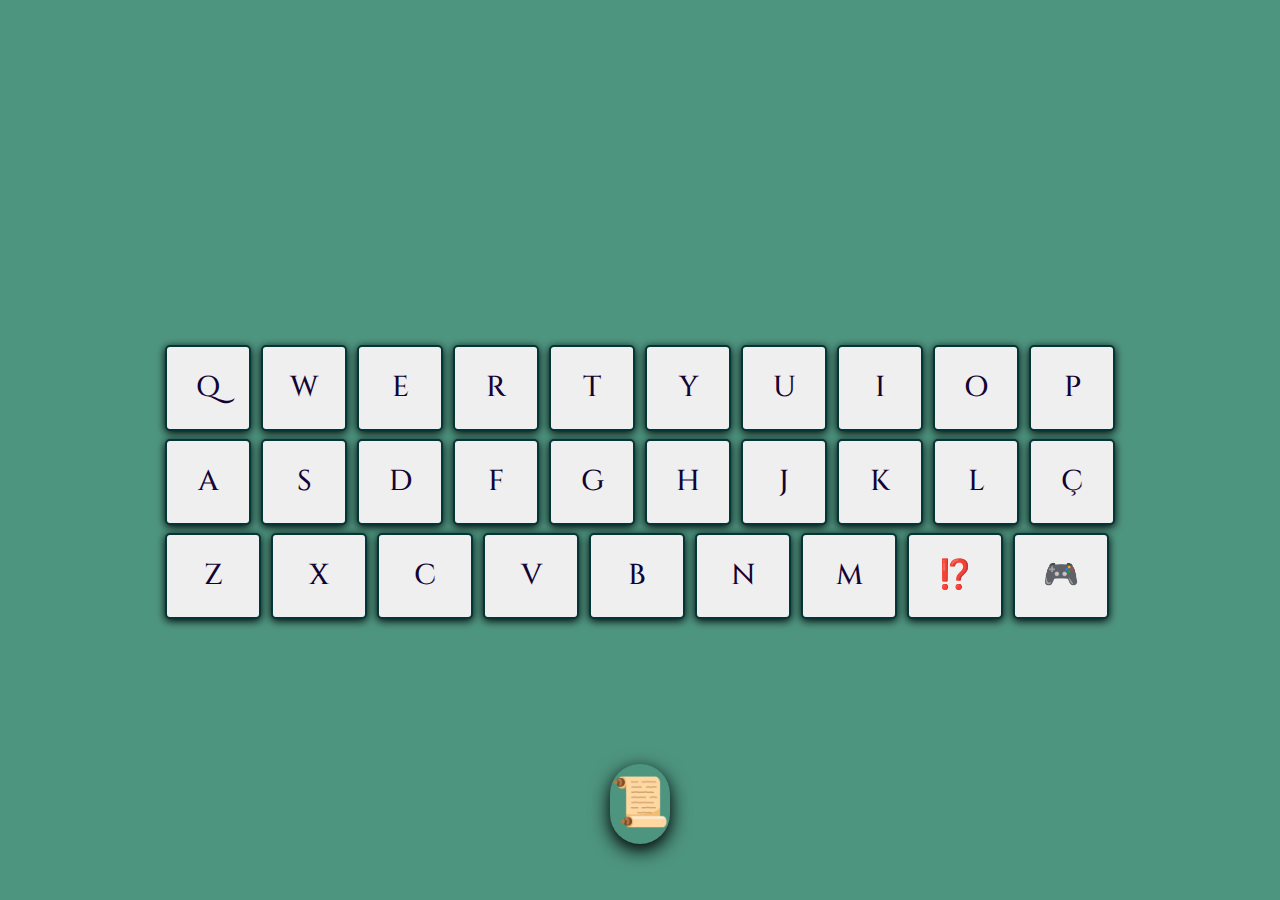
==== HTML/index.html @ bbc6ded4 "Atualização de Readme Jogo da Forca..." ====
<!DOCTYPE html>
<html lang="pt-br">
<head>
    <meta charset="UTF-8">
    <meta http-equiv="X-UA-Compatible" content="IE=edge">
    <meta name="viewport" content="width=device-width, initial-scale=1.0">
    <link rel="stylesheet" href="https://cdn.jsdelivr.net/npm/bootstrap@4.0.0/dist/css/bootstrap.min.css" integrity="sha384-Gn5384xqQ1aoWXA+058RXPxPg6fy4IWvTNh0E263XmFcJlSAwiGgFAW/dAiS6JXm" crossorigin="anonymous">
    <link rel="stylesheet" href="./css/forca.css" media="screen">
    <link href='https://unpkg.com/boxicons@2.1.4/css/boxicons.min.css' rel='stylesheet'>
    <title>Jogo da Forca </title>
    <link href="https://igor-lisboa7.github.io/Jogo-da-Forca/index.css" rel="stylesheet" />
    <script src="https://igor-lisboa7.github.io/Jogo-da-Forca/index.js"></script>
   
<body>
    
    
    <div class="container">
        <div id="imagem">

        </div>
        <div id="palavra-secreta">
           
        </div>
        <div id="teclado">
            <div class="teclas">
                <button id="tecla-Q" onclick="verificaLetraEscolhida('Q')">Q</button>
                <button id="tecla-W" onclick="verificaLetraEscolhida('W')">W</button>
                <button id="tecla-E" onclick="verificaLetraEscolhida('E')">E</button>
                <button id="tecla-R" onclick="verificaLetraEscolhida('R')">R</button>
                <button id="tecla-T" onclick="verificaLetraEscolhida('T')">T</button>
                <button id="tecla-Y" onclick="verificaLetraEscolhida('Y')">Y</button>
                <button id="tecla-U" onclick="verificaLetraEscolhida('U')">U</button>
                <button id="tecla-I" onclick="verificaLetraEscolhida('I')">I</button>
                <button id="tecla-O" onclick="verificaLetraEscolhida('O')">O</button>
                <button id="tecla-P" onclick="verificaLetraEscolhida('P')">P</button>
            </div>
            <div class="teclas">
                <button id="tecla-A" onclick="verificaLetraEscolhida('A')">A</button>
                <button id="tecla-S" onclick="verificaLetraEscolhida('S')">S</button>
                <button id="tecla-D" onclick="verificaLetraEscolhida('D')">D</button>
                <button id="tecla-F" onclick="verificaLetraEscolhida('F')">F</button>
                <button id="tecla-G" onclick="verificaLetraEscolhida('G')">G</button>
                <button id="tecla-H" onclick="verificaLetraEscolhida('H')">H</button>
                <button id="tecla-J" onclick="verificaLetraEscolhida('J')">J</button>
                <button id="tecla-K" onclick="verificaLetraEscolhida('K')">K</button>
                <button id="tecla-L" onclick="verificaLetraEscolhida('L')">L</button>
                <button id="tecla-Ç" onclick="verificaLetraEscolhida('Ç')">Ç</button>
            </div>
            <div class="teclas2">
                <button id="tecla-Z" onclick="verificaLetraEscolhida('Z')">Z</button>
                <button id="tecla-X" onclick="verificaLetraEscolhida('X')">X</button>
                <button id="tecla-C" onclick="verificaLetraEscolhida('C')">C</button>
                <button id="tecla-V" onclick="verificaLetraEscolhida('V')">V</button>
                <button id="tecla-B" onclick="verificaLetraEscolhida('B')">B</button>
                <button id="tecla-N" onclick="verificaLetraEscolhida('N')">N</button>
                <button id="tecla-M" onclick="verificaLetraEscolhida('M')">M</button>    
                <button id="btnDica" >⁉️</button>
                <button id="btnReiniciar">🎮</button>                
            </div>

            

            
            

        </div>
       <div id="categoria"></div>

       <div id="dicas"></div>
       
       
    
      


        <!-- Inicio modal -->
                <!-- Modal -->
        <div class="modal fade" id="myModal" tabindex="-1" role="dialog" aria-labelledby="exampleModalLabel" aria-hidden="true">
            <div class="modal-dialog" role="document">
            <div class="modal-content">
                <div class="modal-header">
                <h5 class="modal-title" id="exampleModalLabel"> </h5>
                <button type="button" class="close" data-dismiss="modal" aria-label="Close">
                    <span aria-hidden="true">&times;</span>
                </button>
                </div>
                <div class="modal-body" id="modalBody"></div>
                <div class="modal-footer">
                <button type="button" class="btn btn-primary" data-dismiss="modal">Close</button>
                
                </div>
            </div>
            </div>
        </div>

        
        <!-- Fim modal -->

        <div id="modal-alerta" class="modal-container">
            <span id="fechaModal" class="close">&times;</span>
            <div class="modal-body-leia-regras" id="modal-mensagem">
                <div class="modal-header-add-palavra" id="modal-titulo">
                        
                    <h2>REGRAS GERAIS</h2> 
                    </div>
                    <p></p>
                    <p>---Você terá 06 tentativas para acertar a palavra secreta. </p>
                    <p>---Voce terá uma dica clicando sobre a tecla: <button id="dica">⁉️</button></p>
                    <p>---ATENÇÃO!!! Caso aceite a 'dica' você perderá 2 tentativas no proximo erro.</p>
                    <p>---Não adianta deixar para usar a dica faltando uma tentativa, se tentar isso seu jogo sera bloqueado.</p>
                    <p>---Ao perder as 06 tentativas você perdeu.</p>
                    <p>---Ao acertar a palavra secreta clique na tecla que estará piscando para o proximo desafio.</p>
                    <p>---Divirta-se!</p>
               </div>
        
        </div>

        
    <button id="abreModalLeiaRegras">📜</button>
    

                
    </div>

            
<!-- <div class="meuNome">
    <footer>
        &copf; Igor Lisboa - 
        <a href="#"target="_blank"></a>
        <a href="#"target="_blank"></a>
        <a href="#"target="_blank"></a>
        <a href="#"target="_blank"></a>
    </footer>
</div> -->
    
    
   


   <script src="js/forca.js"></script>
   <script src="https://code.jquery.com/jquery-3.2.1.slim.min.js" integrity="sha384-KJ3o2DKtIkvYIK3UENzmM7KCkRr/rE9/Qpg6aAZGJwFDMVNA/GpGFF93hXpG5KkN" crossorigin="anonymous"></script>
<script src="https://cdn.jsdelivr.net/npm/popper.js@1.12.9/dist/umd/popper.min.js" integrity="sha384-ApNbgh9B+Y1QKtv3Rn7W3mgPxhU9K/ScQsAP7hUibX39j7fakFPskvXusvfa0b4Q" crossorigin="anonymous"></script>
<script src="https://cdn.jsdelivr.net/npm/bootstrap@4.0.0/dist/js/bootstrap.min.js" integrity="sha384-JZR6Spejh4U02d8jOt6vLEHfe/JQGiRRSQQxSfFWpi1MquVdAyjUar5+76PVCmYl" crossorigin="anonymous"></script>

    
</body>
</html>
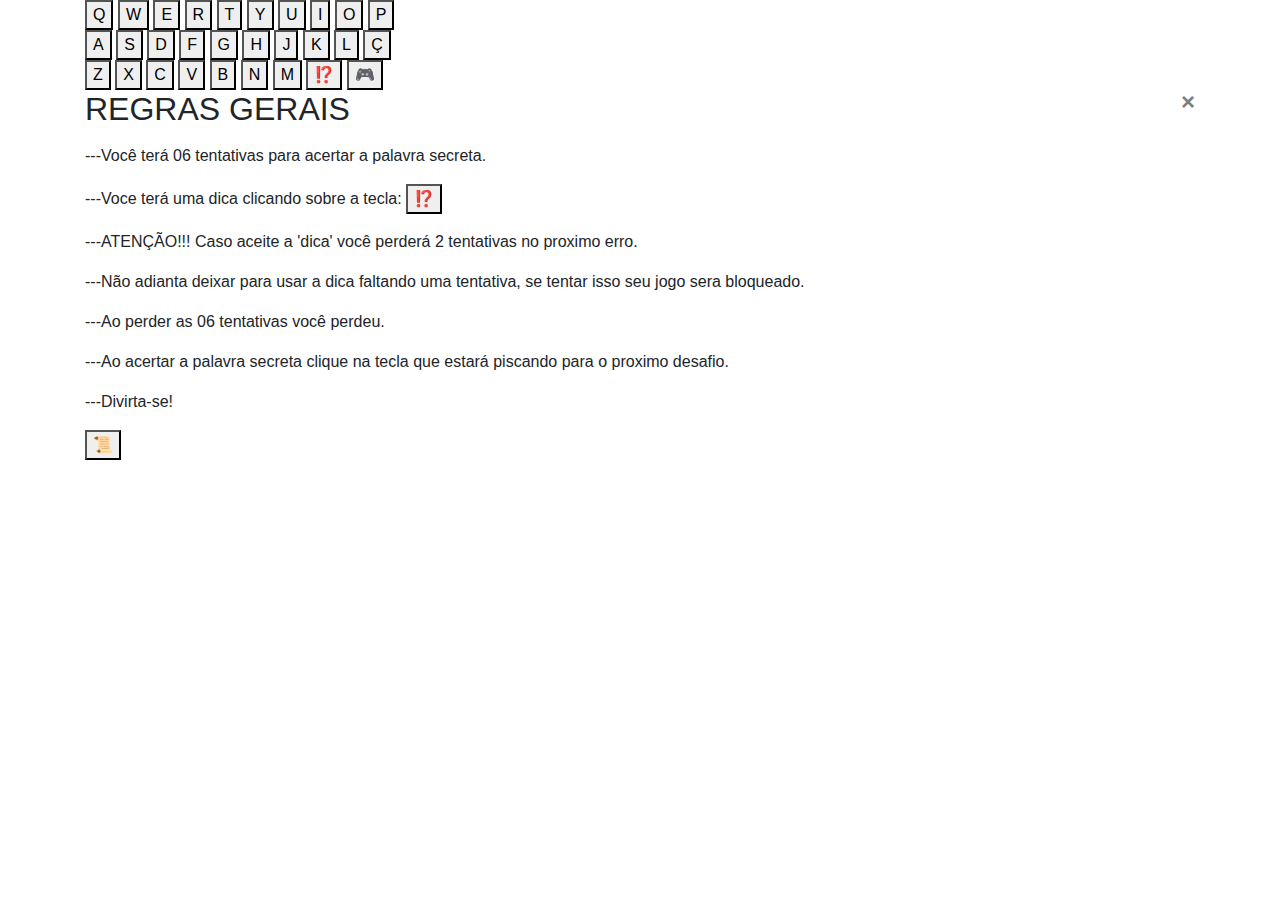
==== commit a039d013: "Atualização de HTML  Jogo da Forca..." ====
--- a/HTML/index.html
+++ b/HTML/index.html
@@ -5,11 +5,10 @@
     <meta http-equiv="X-UA-Compatible" content="IE=edge">
     <meta name="viewport" content="width=device-width, initial-scale=1.0">
     <link rel="stylesheet" href="https://cdn.jsdelivr.net/npm/bootstrap@4.0.0/dist/css/bootstrap.min.css" integrity="sha384-Gn5384xqQ1aoWXA+058RXPxPg6fy4IWvTNh0E263XmFcJlSAwiGgFAW/dAiS6JXm" crossorigin="anonymous">
-    <link rel="stylesheet" href="./css/forca.css" media="screen">
+    <link rel="stylesheet" href="CSS/index.css" media="screen">
     <link href='https://unpkg.com/boxicons@2.1.4/css/boxicons.min.css' rel='stylesheet'>
     <title>Jogo da Forca </title>
-    <link href="https://igor-lisboa7.github.io/Jogo-da-Forca/index.css" rel="stylesheet" />
-    <script src="https://igor-lisboa7.github.io/Jogo-da-Forca/index.js"></script>
+  
    
 <body>
     
@@ -137,7 +136,8 @@
    
 
 
-   <script src="js/forca.js"></script>
+   <script src="JavaScript/index.js"></script>
+
    <script src="https://code.jquery.com/jquery-3.2.1.slim.min.js" integrity="sha384-KJ3o2DKtIkvYIK3UENzmM7KCkRr/rE9/Qpg6aAZGJwFDMVNA/GpGFF93hXpG5KkN" crossorigin="anonymous"></script>
 <script src="https://cdn.jsdelivr.net/npm/popper.js@1.12.9/dist/umd/popper.min.js" integrity="sha384-ApNbgh9B+Y1QKtv3Rn7W3mgPxhU9K/ScQsAP7hUibX39j7fakFPskvXusvfa0b4Q" crossorigin="anonymous"></script>
 <script src="https://cdn.jsdelivr.net/npm/bootstrap@4.0.0/dist/js/bootstrap.min.js" integrity="sha384-JZR6Spejh4U02d8jOt6vLEHfe/JQGiRRSQQxSfFWpi1MquVdAyjUar5+76PVCmYl" crossorigin="anonymous"></script>
